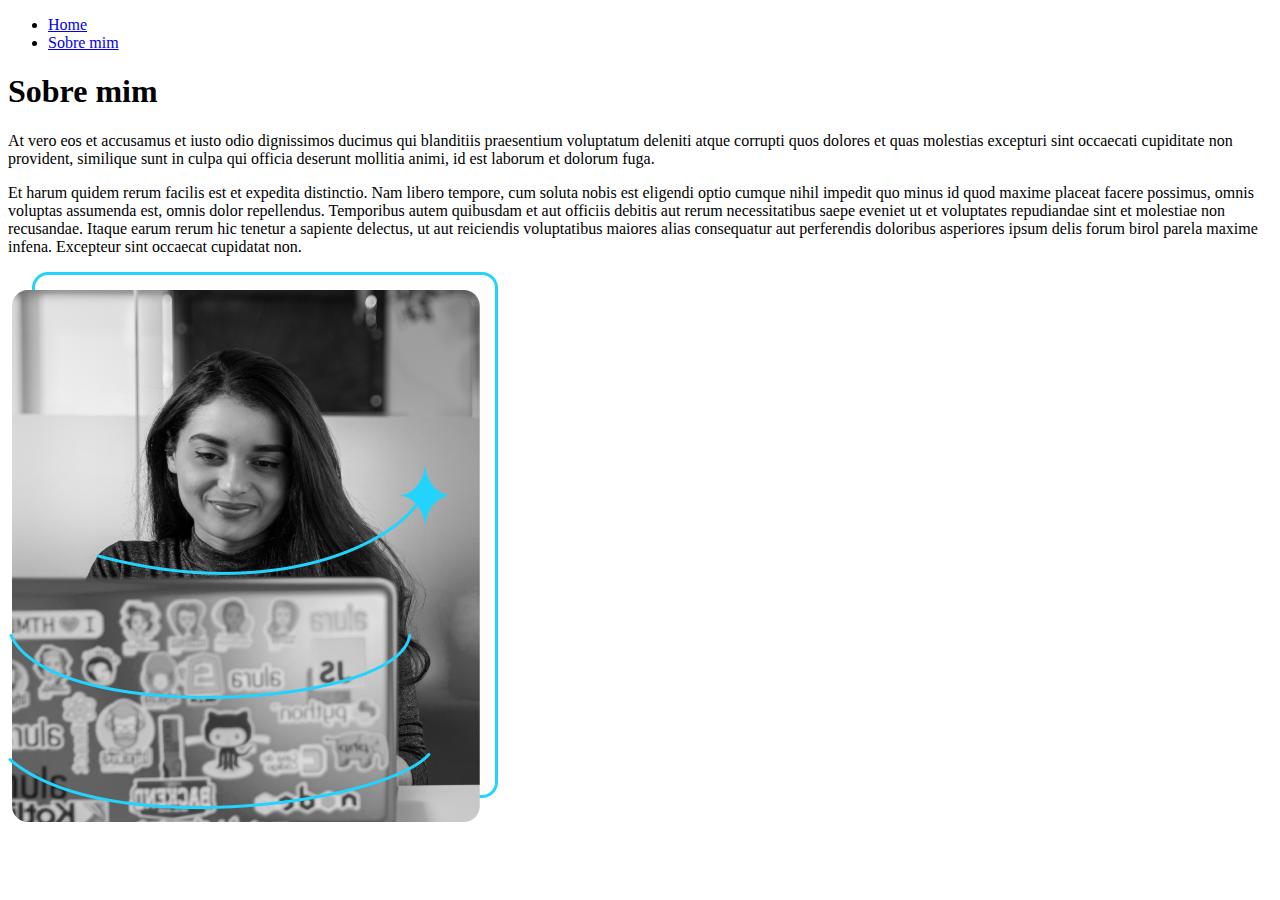
==== SobreMim/sobremim.html @ 6f63965c "criando a seção Sobre Mim" ====
<!DOCTYPE html>
<html lang="en">
  <head>
    <meta charset="UTF-8" />
    <meta name="viewport" content="width=device-width, initial-scale=1.0" />
    <link rel="stylesheet" href="sobremim.css" />
    <title>Sobre Mim</title>
  </head>
  <body>
    <header>
      <nav class="navegacao">
        <ul class="navegacao-lista">
          <li>
            <a class="navegacao-lista-link" href="../index.html">Home</a>
          </li>
          <li>
            <a class="navegacao-lista-link" href="sobremim.html">Sobre mim</a>
          </li>
        </ul>
      </nav>
    </header>
    <main>
      <h1>Sobre mim</h1>
      <div>
        <p>
          At vero eos et accusamus et iusto odio dignissimos ducimus qui
          blanditiis praesentium voluptatum deleniti atque corrupti quos dolores
          et quas molestias excepturi sint occaecati cupiditate non provident,
          similique sunt in culpa qui officia deserunt mollitia animi, id est
          laborum et dolorum fuga. </p>
          
          <p>Et harum quidem rerum facilis est et expedita
          distinctio. Nam libero tempore, cum soluta nobis est eligendi optio
          cumque nihil impedit quo minus id quod maxime placeat facere possimus,
          omnis voluptas assumenda est, omnis dolor repellendus. Temporibus
          autem quibusdam et aut officiis debitis aut rerum necessitatibus saepe
          eveniet ut et voluptates repudiandae sint et molestiae non recusandae.
          Itaque earum rerum hic tenetur a sapiente delectus, ut aut reiciendis
          voluptatibus maiores alias consequatur aut perferendis doloribus
          asperiores ipsum delis forum birol parela maxime infena. Excepteur
          sint occaecat cupidatat non.
        </p>
        <img src="../Imagem.png" alt="Foto de Joana Santos programando" />
      </div>
    </main>
    <footer></footer>
  </body>
</html>
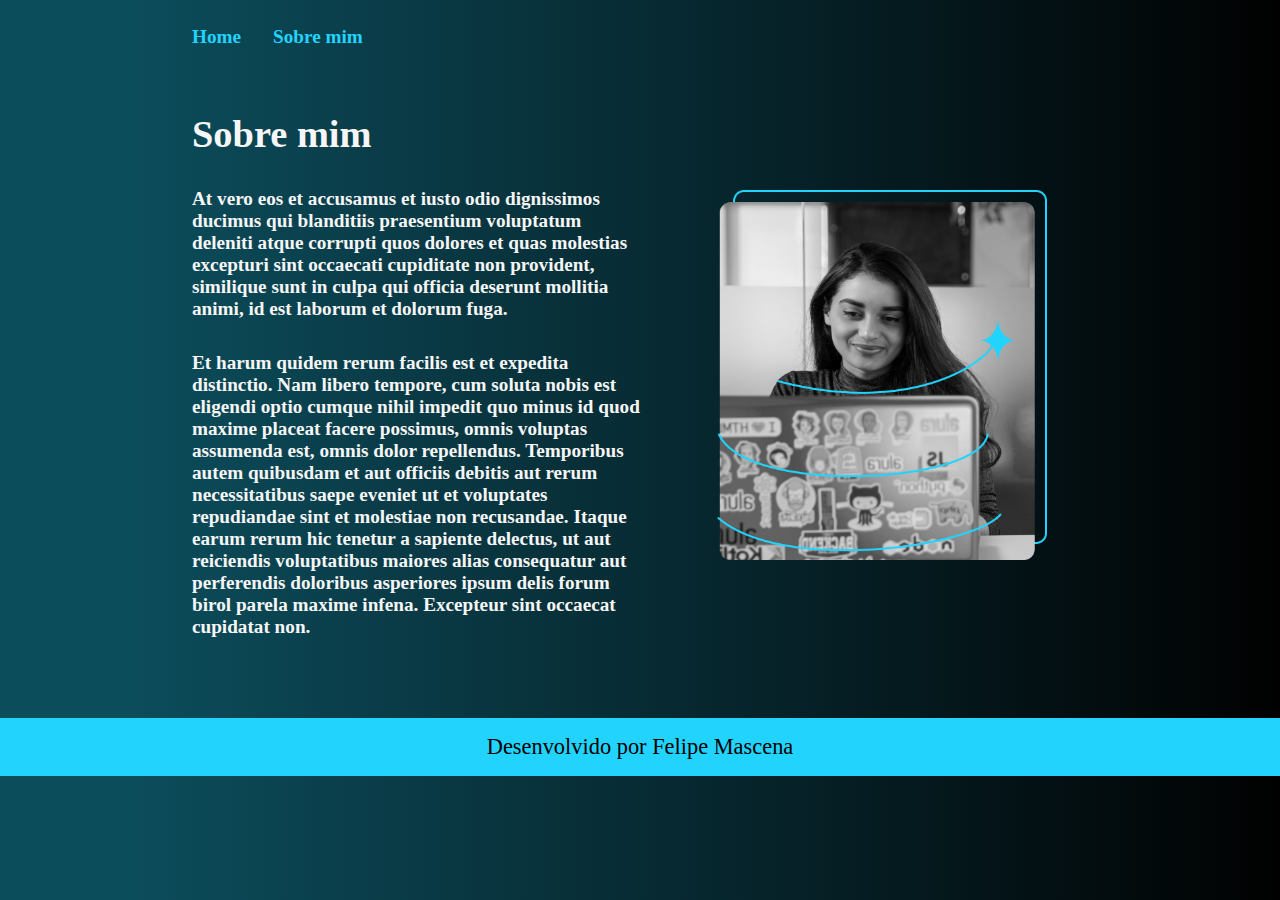
==== commit 33928243: "estruturação do footer, estilização de Sobre Mim" ====
--- a/SobreMim/sobremim.html
+++ b/SobreMim/sobremim.html
@@ -20,29 +20,37 @@
       </nav>
     </header>
     <main>
-      <h1>Sobre mim</h1>
-      <div>
-        <p>
-          At vero eos et accusamus et iusto odio dignissimos ducimus qui
-          blanditiis praesentium voluptatum deleniti atque corrupti quos dolores
-          et quas molestias excepturi sint occaecati cupiditate non provident,
-          similique sunt in culpa qui officia deserunt mollitia animi, id est
-          laborum et dolorum fuga. </p>
-          
-          <p>Et harum quidem rerum facilis est et expedita
-          distinctio. Nam libero tempore, cum soluta nobis est eligendi optio
-          cumque nihil impedit quo minus id quod maxime placeat facere possimus,
-          omnis voluptas assumenda est, omnis dolor repellendus. Temporibus
-          autem quibusdam et aut officiis debitis aut rerum necessitatibus saepe
-          eveniet ut et voluptates repudiandae sint et molestiae non recusandae.
-          Itaque earum rerum hic tenetur a sapiente delectus, ut aut reiciendis
-          voluptatibus maiores alias consequatur aut perferendis doloribus
-          asperiores ipsum delis forum birol parela maxime infena. Excepteur
-          sint occaecat cupidatat non.
-        </p>
-        <img src="../Imagem.png" alt="Foto de Joana Santos programando" />
+      <div class="sobremim">
+        <div class="sobremim-text">
+          <h1>Sobre mim</h1>
+          <p>
+            At vero eos et accusamus et iusto odio dignissimos ducimus qui
+            blanditiis praesentium voluptatum deleniti atque corrupti quos
+            dolores et quas molestias excepturi sint occaecati cupiditate non
+            provident, similique sunt in culpa qui officia deserunt mollitia
+            animi, id est laborum et dolorum fuga.
+          </p>
+
+          <p>
+            Et harum quidem rerum facilis est et expedita distinctio. Nam libero
+            tempore, cum soluta nobis est eligendi optio cumque nihil impedit
+            quo minus id quod maxime placeat facere possimus, omnis voluptas
+            assumenda est, omnis dolor repellendus. Temporibus autem quibusdam
+            et aut officiis debitis aut rerum necessitatibus saepe eveniet ut et
+            voluptates repudiandae sint et molestiae non recusandae. Itaque
+            earum rerum hic tenetur a sapiente delectus, ut aut reiciendis
+            voluptatibus maiores alias consequatur aut perferendis doloribus
+            asperiores ipsum delis forum birol parela maxime infena. Excepteur
+            sint occaecat cupidatat non.
+          </p>
+        </div>
+        <figure>
+          <img src="../Imagem.png" alt="Foto de Joana Santos programando" />
+        </figure>
       </div>
     </main>
-    <footer></footer>
+    <footer>
+      <p class="rodape">Desenvolvido por Felipe Mascena</p>
+    </footer>
   </body>
 </html>
--- a/SobreMim/sobremim.css
+++ b/SobreMim/sobremim.css
@@ -0,0 +1,96 @@
+* {
+  margin: 0;
+  padding: 0;
+  box-sizing: border-box;
+  font-family: 'Montserrat', serif;
+}
+
+body {
+  background: linear-gradient(90deg, #0c4d5c 10%, #010101 100%);
+  height: 100vh;
+}
+
+header {
+  display: flex;
+  align-items: center;
+  padding: 2% 0% 0% 15%;
+}
+
+.navegacao-lista {
+  display: flex;
+  gap: 2rem;
+  font-size: 1.2rem;
+  font-weight: 600;
+  list-style: none;
+}
+
+.navegacao-lista-link {
+  text-decoration: none;
+  color: #22d4fd;
+  position: relative;
+}
+
+.navegacao-lista-link::after {
+  content: '';
+  position: absolute;
+  left: 0;
+  bottom: 0;
+  width: 0%;
+  height: 2px;
+  background-color: #22d4fd;
+  transition: width 0.5s ease-in-out;
+}
+
+.navegacao-lista-link:hover::after {
+  width: 100%;
+}
+
+main {
+    display: flex;
+    flex-direction: column;
+  justify-content: center;
+  align-items: center;
+  gap: 2rem;
+  padding: 5% 15%;
+}
+
+.sobremim {
+  display: flex;
+  justify-content: space-around;
+  align-items: center;
+  gap: 2rem;
+}
+
+.sobremim-text {
+  width: 60%;
+
+  display: flex;
+  flex-direction: column;
+  gap: 2rem;
+  color: #f6f6f6;
+  font-weight: 600;
+  font-size: 1.2rem;
+}
+
+figure {
+  display: flex;
+  align-items: center;
+  justify-content: center;
+}
+
+img {
+  width: 80%;
+}
+
+footer {
+  background: #22d4fd;
+  padding: 1rem;
+  margin-top: 1rem;
+}
+
+.rodape {
+  text-align: center;
+  color: #000;
+  font-size: 1.4rem;
+  font-weight: 500;
+}
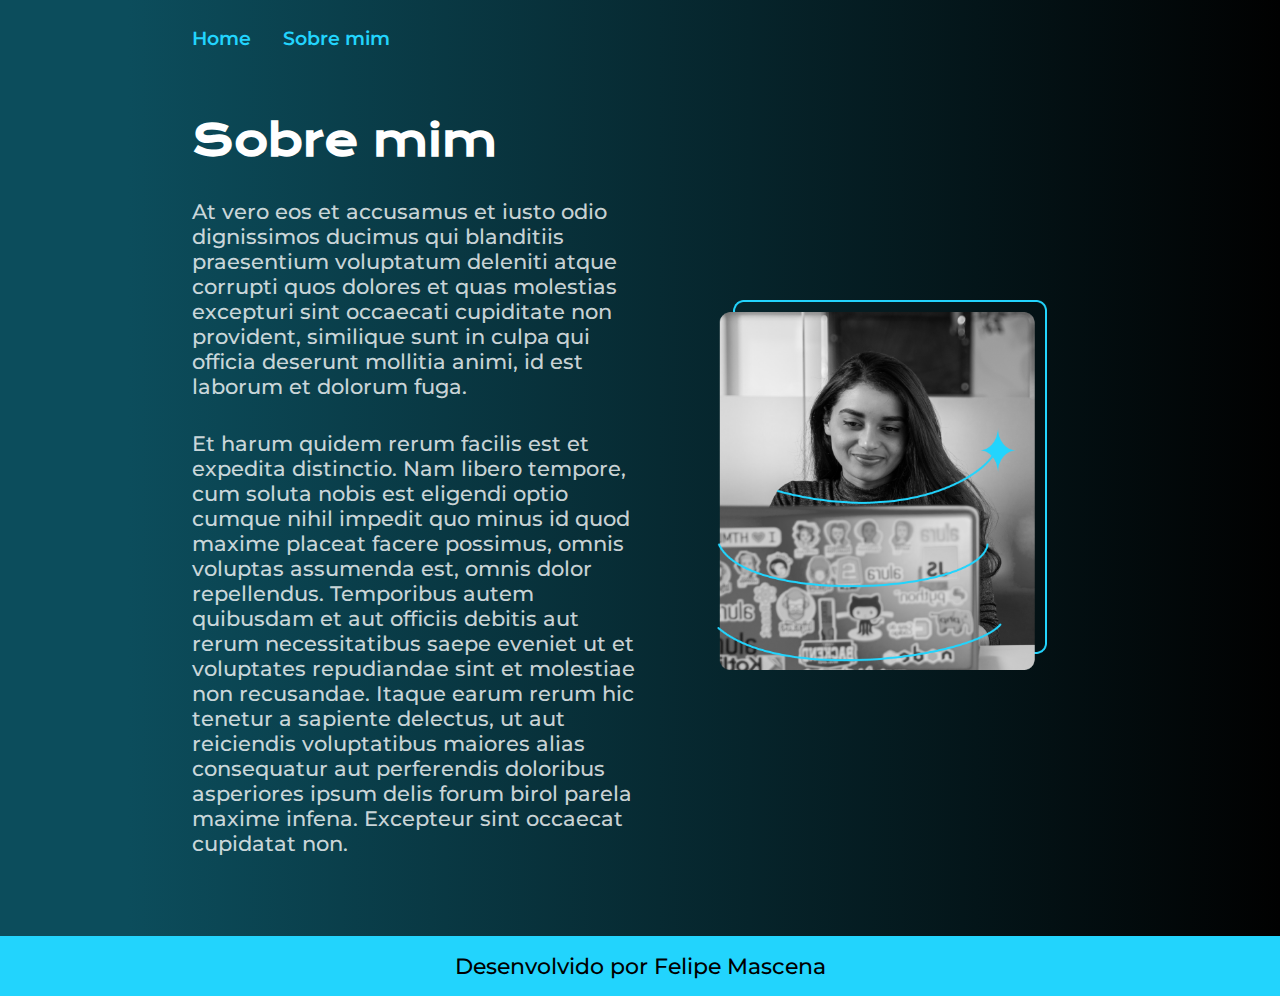
==== commit cd1c8a69: "Adicionando responsividade na Home" ====
--- a/SobreMim/sobremim.html
+++ b/SobreMim/sobremim.html
@@ -4,6 +4,12 @@
     <meta charset="UTF-8" />
     <meta name="viewport" content="width=device-width, initial-scale=1.0" />
     <link rel="stylesheet" href="sobremim.css" />
+    <link rel="preconnect" href="https://fonts.googleapis.com" />
+    <link rel="preconnect" href="https://fonts.gstatic.com" crossorigin />
+    <link
+      href="https://fonts.googleapis.com/css2?family=Krona+One&family=Montserrat:ital,wght@0,100..900;1,100..900&display=swap"
+      rel="stylesheet"
+    />
     <title>Sobre Mim</title>
   </head>
   <body>
--- a/SobreMim/sobremim.css
+++ b/SobreMim/sobremim.css
@@ -1,8 +1,16 @@
+:root {
+    --cor-primaria: #22D4FD;
+    --cor-secundaria: #f6f6f6;
+    --cor-texto: rgba(255,255,255, 0.8);
+    --fonte-primaria: 'Krona One', sans-serif;
+    --fonte-secundaria: 'Montserrat', sans-serif;
+}
+
 * {
   margin: 0;
   padding: 0;
   box-sizing: border-box;
-  font-family: 'Montserrat', serif;
+  font-family: var(--fonte-secundaria);
 }
 
 body {
@@ -26,7 +34,7 @@
 
 .navegacao-lista-link {
   text-decoration: none;
-  color: #22d4fd;
+  color: var(--cor-primaria);
   position: relative;
 }
 
@@ -37,7 +45,7 @@
   bottom: 0;
   width: 0%;
   height: 2px;
-  background-color: #22d4fd;
+  background-color: var(--cor-primaria);
   transition: width 0.5s ease-in-out;
 }
 
@@ -46,8 +54,8 @@
 }
 
 main {
-    display: flex;
-    flex-direction: column;
+  display: flex;
+  flex-direction: column;
   justify-content: center;
   align-items: center;
   gap: 2rem;
@@ -61,15 +69,19 @@
   gap: 2rem;
 }
 
+.sobremim-text h1 {
+    font-family: var(--fonte-primaria);
+    color: #FFFFFF;
+}
+
 .sobremim-text {
   width: 60%;
-
   display: flex;
   flex-direction: column;
   gap: 2rem;
-  color: #f6f6f6;
-  font-weight: 600;
-  font-size: 1.2rem;
+  color: var(--cor-texto);
+  font-weight: 500;
+  font-size: 1.3rem;
 }
 
 figure {
@@ -83,7 +95,7 @@
 }
 
 footer {
-  background: #22d4fd;
+  background: var(--cor-primaria);
   padding: 1rem;
   margin-top: 1rem;
 }
